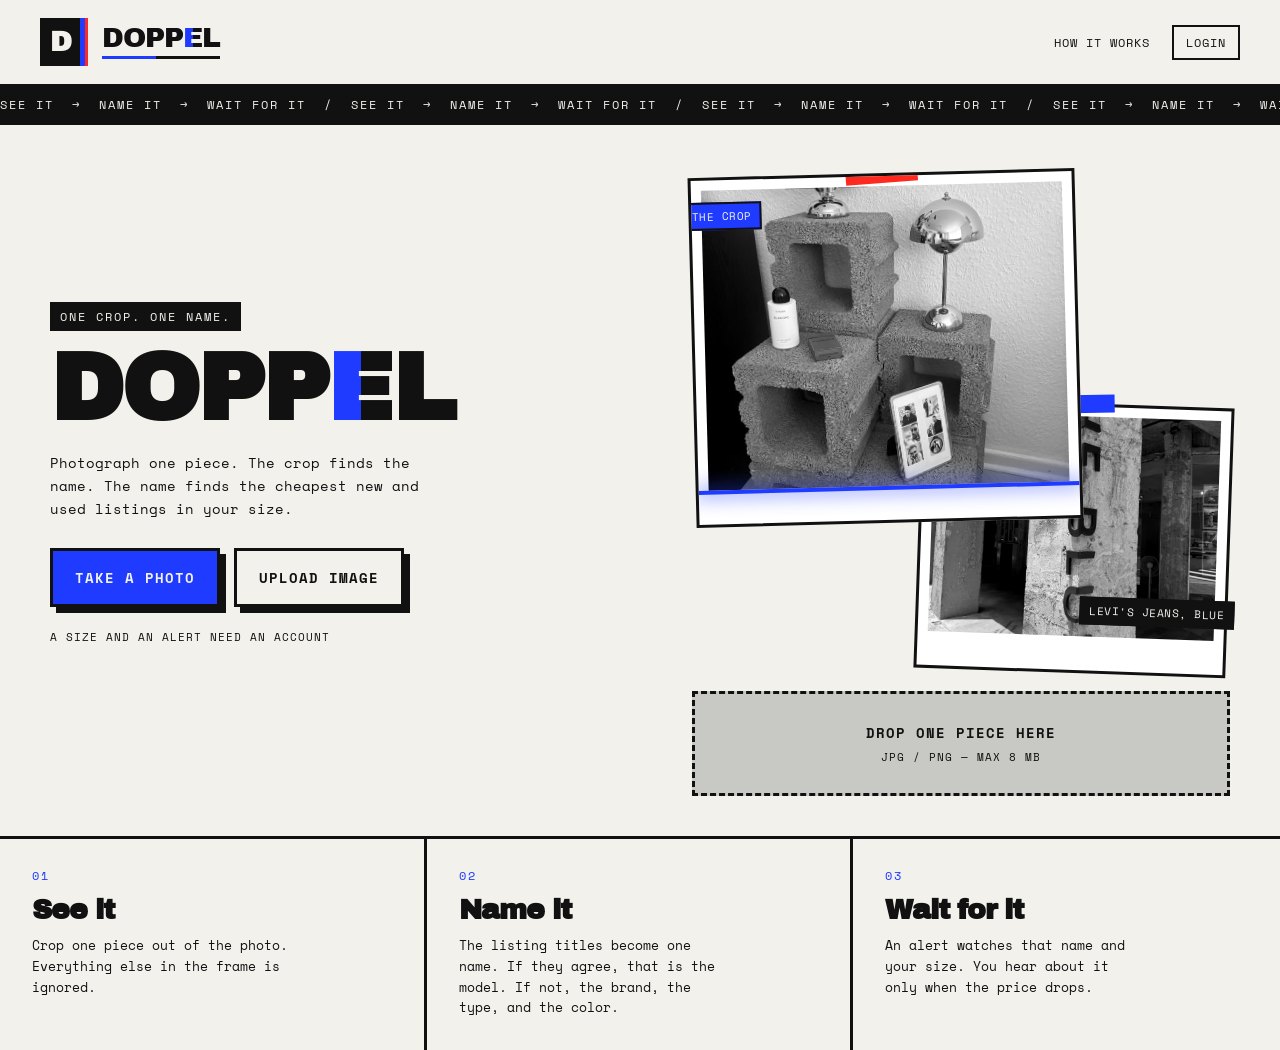
==== frontend/index.html @ 1208faae "Frontned kodovi" ====
<!DOCTYPE html>
<html lang="en">
<head>
  <meta charset="utf-8">
  <meta name="viewport" content="width=device-width, initial-scale=1">
  <title>Doppel</title>
  <link rel="preconnect" href="https://fonts.googleapis.com">
  <link rel="preconnect" href="https://fonts.gstatic.com" crossorigin>
  <link href="https://fonts.googleapis.com/css2?family=Archivo+Black&family=Space+Mono:wght@400;700&display=swap" rel="stylesheet">
  <link rel="stylesheet" href="styles.css">
</head>
<body data-page="home">
  <header>
    <a class="brand" href="index.html">
      <span class="mark" aria-hidden="true"><b>D</b><span class="stripes"><i></i><i></i></span></span>
      <span>
        <span class="word">DOPP<em>E</em>L</span>
        <span class="rule"></span>
      </span>
    </a>
    <nav>
      <a href="#how">How it works</a>
      <a class="login" data-account href="login.html">Login</a>
    </nav>
  </header>

  <div class="marquee" aria-hidden="true"><span>SEE IT &nbsp;→&nbsp; NAME IT &nbsp;→&nbsp; WAIT FOR IT &nbsp;/&nbsp; SEE IT &nbsp;→&nbsp; NAME IT &nbsp;→&nbsp; WAIT FOR IT &nbsp;/&nbsp; SEE IT &nbsp;→&nbsp; NAME IT &nbsp;→&nbsp; WAIT FOR IT &nbsp;/&nbsp; SEE IT &nbsp;→&nbsp; NAME IT &nbsp;→&nbsp; WAIT FOR IT &nbsp;/&nbsp;</span></div>

  <section class="hero">
    <div>
      <div class="kicker">ONE CROP. ONE NAME.</div>
      <h1>DOPP<em>E</em>L</h1>
      <p class="sub">Photograph one piece. The crop finds the name. The name finds the cheapest new and used listings in your size.</p>
      <div class="actions">
        <button class="btn primary" id="shoot" type="button">Take a photo</button>
        <button class="btn" id="pick" type="button">Upload image</button>
      </div>
      <p class="note" data-note>A SIZE AND AN ALERT NEED AN ACCOUNT</p>
      <p class="note" data-status></p>
    </div>

    <div class="stage">
      <div class="stack">
        <figure class="polaroid p1 scan">
          <div class="tape"></div>
          <img src="img/crop.jpg" alt="A photographed piece, cropped out of the scene">
          <div class="tag">THE CROP</div>
        </figure>
        <figure class="polaroid p2">
          <div class="tape blue"></div>
          <img src="img/letters.jpg" alt="">
          <div class="tag dark">LEVI'S JEANS, BLUE</div>
        </figure>
      </div>
      <label class="drop">
        <strong>DROP ONE PIECE HERE</strong>
        <span>JPG / PNG — MAX 8 MB</span>
        <input id="file" type="file" accept="image/jpeg,image/png,image/webp">
      </label>
    </div>
  </section>

  <section class="steps" id="how">
    <article class="step">
      <small>01</small>
      <h2>See it</h2>
      <p>Crop one piece out of the photo. Everything else in the frame is ignored.</p>
    </article>
    <article class="step">
      <small>02</small>
      <h2>Name it</h2>
      <p>The listing titles become one name. If they agree, that is the model. If not, the brand, the type, and the color.</p>
    </article>
    <article class="step">
      <small>03</small>
      <h2>Wait for it</h2>
      <p>An alert watches that name and your size. You hear about it only when the price drops.</p>
    </article>
  </section>

  <section id="camera" class="camera" hidden>
    <header>
      <span class="word">DOPP<em>E</em>L</span>
      <button class="login" id="close-camera" type="button">Close</button>
    </header>
    <div class="view">
      <video id="video" playsinline autoplay muted></video>
    </div>
    <div class="shutter-row">
      <button id="shutter" type="button" aria-label="Take photo"></button>
    </div>
  </section>
  <script src="app.js"></script>
</body>
</html>
---- frontend/styles.css ----
:root {
  --paper: #f2f1ec;
  --ink: #111111;
  --cobalt: #1f3bff;
  --tape: #ff2a1f;
  --concrete: #c8c8c4;
  --line: 3px;
}

* { box-sizing: border-box; margin: 0; padding: 0; }

html { scroll-behavior: smooth; }

body {
  min-height: 100vh;
  background: var(--paper);
  color: var(--ink);
  font-family: "Archivo Black", "Arial Black", sans-serif;
  -webkit-font-smoothing: antialiased;
}

img { display: block; max-width: 100%; }

a { color: inherit; }

button, label.drop { font: inherit; }

.mono {
  font-family: "Space Mono", "Courier New", monospace;
  font-weight: 400;
}

header {
  display: flex;
  align-items: center;
  justify-content: space-between;
  gap: 24px;
  padding: 18px 40px;
  border-bottom: var(--line) solid var(--ink);
}

.brand {
  display: flex;
  align-items: center;
  gap: 14px;
  text-decoration: none;
}

.mark {
  display: flex;
  width: 48px;
  height: 48px;
  background: var(--ink);
  flex: none;
}

.mark b {
  flex: 1;
  display: grid;
  place-items: center;
  color: var(--paper);
  font-size: 28px;
  line-height: 1;
  letter-spacing: -1px;
}

.stripes { display: flex; width: 8px; }
.stripes i:first-child { flex: 1.4; background: var(--cobalt); }
.stripes i:last-child { flex: 0.7; background: var(--tape); }

.word {
  font-size: 28px;
  letter-spacing: -1px;
  line-height: 0.85;
}

.word em {
  font-style: normal;
  background: linear-gradient(90deg, var(--cobalt) 52%, var(--ink) 52%);
  -webkit-background-clip: text;
  background-clip: text;
  color: transparent;
}

.rule {
  display: block;
  height: 3px;
  margin-top: 6px;
  background: linear-gradient(90deg, var(--cobalt) 46%, var(--ink) 46%);
}

nav { display: flex; align-items: center; gap: 22px; }

nav a {
  font-family: "Space Mono", monospace;
  font-size: 12px;
  letter-spacing: 1px;
  text-decoration: none;
  text-transform: uppercase;
}

nav a:hover { color: var(--cobalt); }

.login {
  border: 2px solid var(--ink);
  padding: 7px 12px;
}

.login:hover { background: var(--ink); color: var(--paper); }

.marquee {
  overflow: hidden;
  white-space: nowrap;
  border-bottom: var(--line) solid var(--ink);
  background: var(--ink);
  color: var(--paper);
  font-family: "Space Mono", monospace;
  font-size: 12px;
  letter-spacing: 2px;
  padding: 9px 0;
}

.marquee.cobalt { background: var(--cobalt); border-color: var(--cobalt); }

.marquee span {
  display: inline-block;
  animation: mq 28s linear infinite;
}

@keyframes mq {
  from { transform: translateX(0); }
  to { transform: translateX(-50%); }
}

.hero {
  display: grid;
  grid-template-columns: minmax(0, 1.05fr) minmax(0, 0.95fr);
  gap: 48px;
  align-items: center;
  width: min(1180px, calc(100% - 80px));
  margin: 0 auto;
  padding: 48px 0 40px;
}

.kicker {
  display: inline-block;
  margin-bottom: 18px;
  padding: 6px 10px;
  background: var(--ink);
  color: var(--paper);
  font-family: "Space Mono", monospace;
  font-size: 12px;
  letter-spacing: 2px;
}

h1 {
  font-size: clamp(64px, 7.4vw, 108px);
  line-height: 0.84;
  letter-spacing: -3px;
}

h1 em {
  font-style: normal;
  background: linear-gradient(90deg, var(--cobalt) 52%, var(--ink) 52%);
  -webkit-background-clip: text;
  background-clip: text;
  color: transparent;
}

.sub {
  max-width: 42ch;
  margin: 22px 0 28px;
  font-family: "Space Mono", monospace;
  font-size: 14px;
  line-height: 1.65;
}

.actions { display: flex; flex-wrap: wrap; gap: 14px; }

.btn {
  display: inline-block;
  border: var(--line) solid var(--ink);
  background: var(--paper);
  box-shadow: 6px 6px 0 var(--ink);
  padding: 16px 22px;
  color: var(--ink);
  font-family: "Space Mono", monospace;
  font-size: 14px;
  font-weight: 700;
  letter-spacing: 1px;
  text-decoration: none;
  text-transform: uppercase;
  cursor: pointer;
  transition: transform 0.12s ease, box-shadow 0.12s ease;
}

.btn:hover { transform: translate(3px, 3px); box-shadow: 3px 3px 0 var(--ink); }
.btn:active { transform: translate(6px, 6px); box-shadow: 0 0 0 var(--ink); }
.btn.primary { background: var(--cobalt); color: var(--paper); }

.note {
  margin-top: 22px;
  font-family: "Space Mono", monospace;
  font-size: 11px;
  letter-spacing: 1px;
}

.stage { display: flex; flex-direction: column; gap: 18px; }

.stack { position: relative; height: 500px; }

.polaroid {
  position: absolute;
  background: #fff;
  border: var(--line) solid var(--ink);
  padding: 10px 10px 34px;
}

.polaroid img {
  width: 100%;
  height: 300px;
  object-fit: cover;
  filter: grayscale(1) contrast(1.05);
}

.p1 { width: 72%; top: 0; left: 0; z-index: 2; transform: rotate(-1.5deg); }
.p2 { width: 58%; right: 0; bottom: 0; z-index: 1; transform: rotate(2deg); }
.p2 img { height: 220px; }

.tape {
  position: absolute;
  top: -11px;
  left: 50%;
  width: 72px;
  height: 18px;
  background: var(--tape);
  transform: translateX(-50%) rotate(-3deg);
}

.tape.blue { background: var(--cobalt); }

.tag {
  position: absolute;
  top: 22px;
  left: -10px;
  border: 2px solid var(--ink);
  background: var(--cobalt);
  color: var(--paper);
  padding: 4px 8px;
  font-family: "Space Mono", monospace;
  font-size: 11px;
  letter-spacing: 0.5px;
}

.tag.dark { top: auto; bottom: 46px; left: auto; right: -10px; background: var(--ink); }

.scan { overflow: hidden; }
.scan::after {
  content: "";
  position: absolute;
  left: 0;
  right: 0;
  height: 4px;
  background: var(--cobalt);
  box-shadow: 0 0 18px 4px rgba(31, 59, 255, 0.45);
  animation: scan 3.2s cubic-bezier(0.6, 0, 0.4, 1) infinite;
}

@keyframes scan {
  0% { top: 0; }
  70% { top: 100%; }
  100% { top: 100%; }
}

.drop {
  display: block;
  border: var(--line) dashed var(--ink);
  background: var(--concrete);
  padding: 28px 16px;
  text-align: center;
  cursor: pointer;
}

.drop:hover { background: #d8d8d4; }
.drop strong { display: block; font-family: "Space Mono", monospace; font-size: 14px; letter-spacing: 1px; }
.drop span { display: block; margin-top: 6px; font-family: "Space Mono", monospace; font-size: 11px; letter-spacing: 1px; }
.drop input { display: none; }

.steps {
  display: grid;
  grid-template-columns: repeat(3, 1fr);
  border-top: var(--line) solid var(--ink);
}

.step {
  padding: 28px 32px 32px;
  border-right: var(--line) solid var(--ink);
}

.step:last-child { border-right: 0; }

.step small {
  display: block;
  margin-bottom: 10px;
  color: var(--cobalt);
  font-family: "Space Mono", monospace;
  font-size: 12px;
  letter-spacing: 2px;
}

.step h2 { font-size: 28px; letter-spacing: -1px; margin-bottom: 10px; }

.step p {
  max-width: 32ch;
  font-family: "Space Mono", monospace;
  font-size: 13px;
  line-height: 1.6;
}

.page { padding: 36px 40px 48px; }

.page-head {
  display: flex;
  justify-content: space-between;
  align-items: flex-end;
  gap: 24px;
  margin-bottom: 32px;
}

h2.found {
  font-size: clamp(40px, 6vw, 72px);
  letter-spacing: -2px;
  line-height: 0.9;
}

.meta {
  margin-top: 12px;
  font-family: "Space Mono", monospace;
  font-size: 13px;
  letter-spacing: 1px;
}

.meta b { color: var(--cobalt); }

.query {
  display: grid;
  grid-template-columns: 280px minmax(0, 520px);
  gap: 28px;
  align-items: start;
  margin-bottom: 36px;
}

.qimg {
  position: relative;
  border: var(--line) solid var(--ink);
  background: #fff;
  padding: 10px 10px 28px;
}

.qimg img { width: 100%; height: 260px; object-fit: cover; filter: grayscale(1) contrast(1.05); }

.readout {
  border: var(--line) solid var(--ink);
  background: #fff;
  padding: 28px 28px 24px;
  font-family: "Space Mono", monospace;
  font-size: 15px;
  line-height: 2;
}

.readout em {
  background: var(--cobalt);
  color: #fff;
  font-style: normal;
  padding: 0 6px;
}

.lists {
  display: grid;
  grid-template-columns: 1fr 1fr;
  gap: 28px;
}

.list-head {
  display: flex;
  justify-content: space-between;
  align-items: baseline;
  margin-bottom: 14px;
  padding-bottom: 8px;
  border-bottom: var(--line) solid var(--ink);
}

.list-head h3 { font-size: 28px; letter-spacing: -1px; }
.list-head span { font-family: "Space Mono", monospace; font-size: 12px; letter-spacing: 1px; }

.card {
  display: grid;
  grid-template-columns: 112px 1fr;
  gap: 14px;
  align-items: center;
  margin-bottom: 12px;
  border: var(--line) solid var(--ink);
  background: #fff;
  padding: 10px;
}

.card img { width: 112px; height: 112px; object-fit: cover; filter: grayscale(1); }

.card .who { font-size: 16px; letter-spacing: -0.4px; line-height: 1.15; }
.card .size { margin-top: 6px; font-family: "Space Mono", monospace; font-size: 12px; }

.price {
  display: inline-block;
  margin-top: 8px;
  border: 2px solid var(--ink);
  background: var(--cobalt);
  color: var(--paper);
  padding: 2px 8px;
  font-family: "Space Mono", monospace;
  font-size: 13px;
  font-weight: 700;
}

.card:hover { transform: translate(-3px, -3px); box-shadow: 5px 5px 0 var(--ink); }

.card.line { grid-template-columns: 1fr; }

.lists .size {
  font-family: "Space Mono", monospace;
  font-size: 13px;
}

button.btn { appearance: none; }

.auth {
  width: min(520px, calc(100% - 48px));
  margin: 56px auto 80px;
}

.auth h1 { font-size: clamp(56px, 8vw, 84px); margin-bottom: 8px; }

.field {
  display: block;
  margin-top: 22px;
  font-family: "Space Mono", monospace;
  font-size: 11px;
  letter-spacing: 1px;
  text-transform: uppercase;
}

.field input {
  display: block;
  width: 100%;
  margin-top: 8px;
  border: 0;
  border-bottom: var(--line) solid var(--ink);
  border-radius: 0;
  background: transparent;
  padding: 10px 0 8px;
  color: var(--ink);
  font-family: "Space Mono", monospace;
  font-size: 16px;
  text-transform: none;
  letter-spacing: 0;
}

.field input:focus { outline: none; border-bottom-color: var(--cobalt); }

.split { display: grid; grid-template-columns: 1fr 1fr; gap: 24px; }

.auth .btn { width: 100%; margin-top: 28px; text-align: center; }

.auth .note a { color: var(--cobalt); }

.error {
  min-height: 1.4em;
  margin-top: 14px;
  color: var(--tape);
  font-family: "Space Mono", monospace;
  font-size: 13px;
}

.camera {
  position: fixed;
  inset: 0;
  z-index: 5;
  display: flex;
  flex-direction: column;
  background: var(--paper);
}

.camera[hidden] { display: none; }

.view {
  flex: 1;
  margin: 16px 40px;
  border: var(--line) solid var(--ink);
  background: var(--ink);
  overflow: hidden;
}

.view video { width: 100%; height: 100%; object-fit: cover; }

.shutter-row {
  display: flex;
  justify-content: center;
  padding: 8px 0 28px;
}

#shutter {
  width: 68px;
  height: 68px;
  border: var(--line) solid var(--ink);
  border-radius: 50%;
  background: var(--ink);
  cursor: pointer;
}

#shutter:hover { background: var(--cobalt); }

button.login {
  background: transparent;
  font-family: "Space Mono", monospace;
  font-size: 12px;
  letter-spacing: 1px;
  text-transform: uppercase;
  cursor: pointer;
}

body.is-busy { cursor: progress; }

@media (max-width: 980px) {
  header, .page { padding-left: 20px; padding-right: 20px; }
  .hero { width: min(100% - 40px, 1180px); padding-top: 32px; }
  .hero, .query, .lists, .steps { grid-template-columns: 1fr; }
  .step { border-right: 0; border-bottom: var(--line) solid var(--ink); }
  .stack { height: 420px; }
  nav a:not(.login) { display: none; }
  h1 { font-size: 64px; }
}

@media (prefers-reduced-motion: reduce) {
  .marquee span, .scan::after { animation: none; }
  .btn, .card { transition: none; }
}
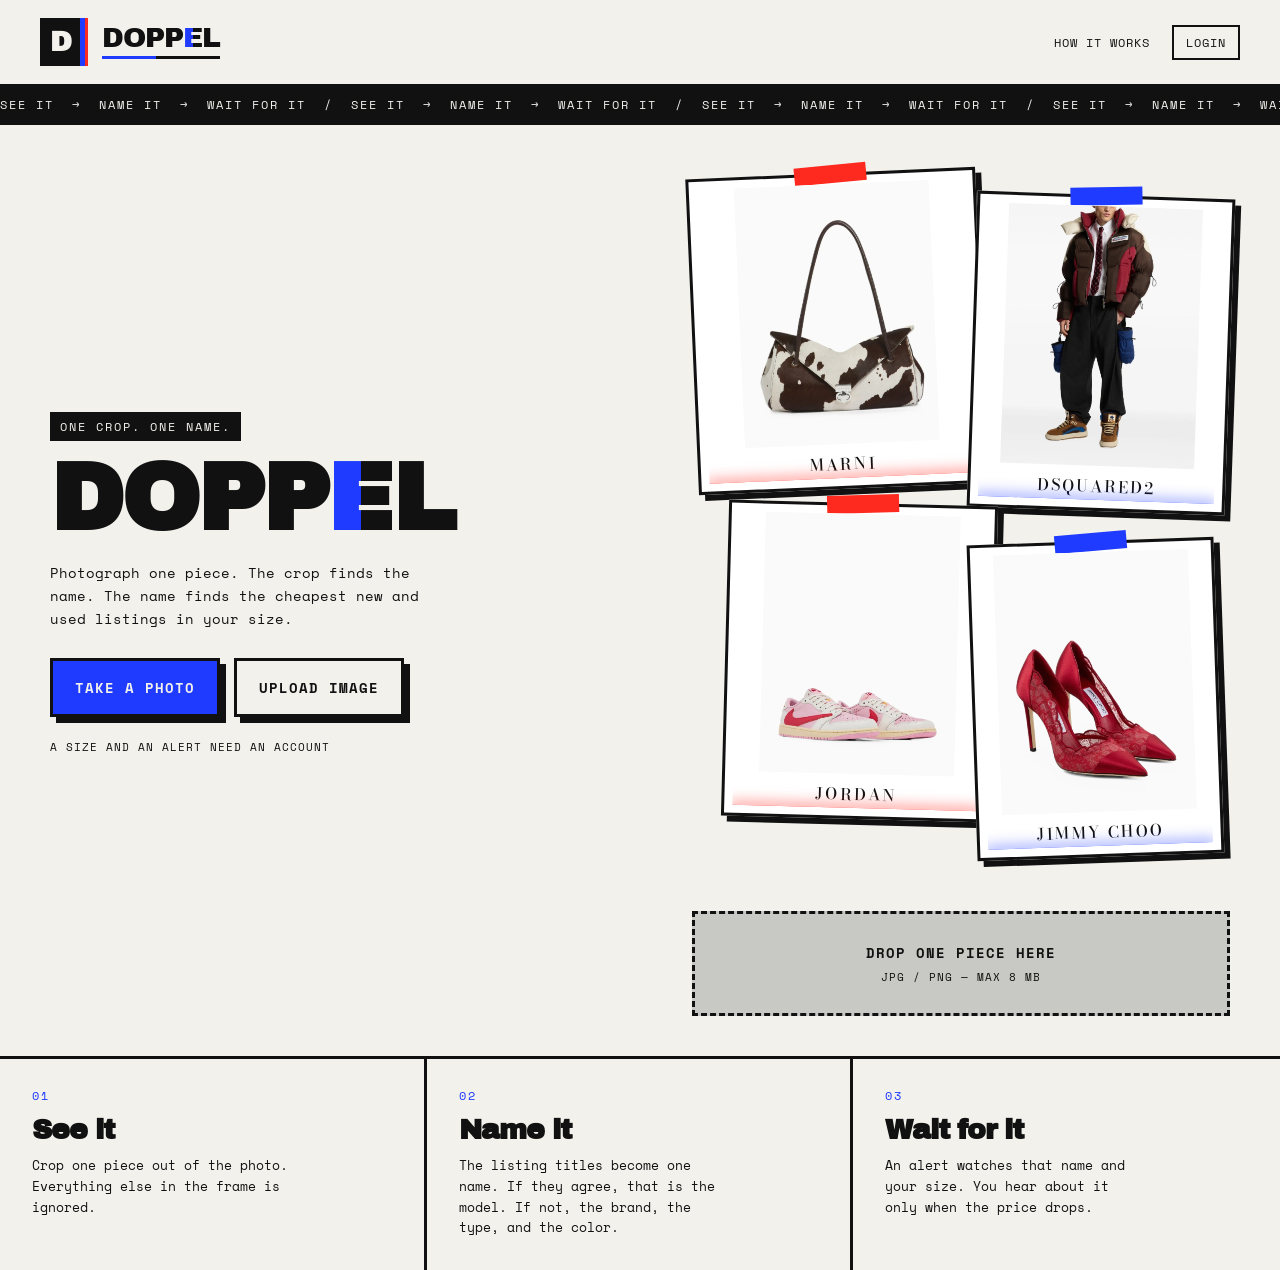
==== commit 55605d7d: "Sliki za frontend i prilagoduvanje za hostiranje" ====
--- a/frontend/index.html
+++ b/frontend/index.html
@@ -6,7 +6,7 @@
   <title>Doppel</title>
   <link rel="preconnect" href="https://fonts.googleapis.com">
   <link rel="preconnect" href="https://fonts.gstatic.com" crossorigin>
-  <link href="https://fonts.googleapis.com/css2?family=Archivo+Black&family=Space+Mono:wght@400;700&display=swap" rel="stylesheet">
+  <link href="https://fonts.googleapis.com/css2?family=Archivo+Black&family=Bodoni+Moda:opsz,wght@6..96,500&family=Space+Mono:wght@400;700&display=swap" rel="stylesheet">
   <link rel="stylesheet" href="styles.css">
 </head>
 <body data-page="home">
@@ -41,15 +41,33 @@
 
     <div class="stage">
       <div class="stack">
-        <figure class="polaroid p1 scan">
+        <figure class="polaroid p1">
           <div class="tape"></div>
-          <img src="img/crop.jpg" alt="A photographed piece, cropped out of the scene">
-          <div class="tag">THE CROP</div>
+          <div class="frame scan red">
+            <img src="img/marni.webp" alt="Marni white and brown cow-print ponyhair e/w shoulder bag">
+            <figcaption>Marni</figcaption>
+          </div>
         </figure>
         <figure class="polaroid p2">
           <div class="tape blue"></div>
-          <img src="img/letters.jpg" alt="">
-          <div class="tag dark">LEVI'S JEANS, BLUE</div>
+          <div class="frame scan blue">
+            <img src="img/dsquared2.webp" alt="DSQUARED2 drawstring down jacket">
+            <figcaption>Dsquared2</figcaption>
+          </div>
+        </figure>
+        <figure class="polaroid p3">
+          <div class="tape"></div>
+          <div class="frame scan red">
+            <img src="img/jordan.webp" alt="Jordan x Travis Scott Air Jordan 1 Low OG lace-up sneakers">
+            <figcaption>Jordan</figcaption>
+          </div>
+        </figure>
+        <figure class="polaroid p4">
+          <div class="tape blue"></div>
+          <div class="frame scan blue">
+            <img src="img/jimmy-choo.webp" alt="Jimmy Choo Brigitte lace-panel pumps">
+            <figcaption>Jimmy Choo</figcaption>
+          </div>
         </figure>
       </div>
       <label class="drop">
--- a/frontend/styles.css
+++ b/frontend/styles.css
@@ -207,25 +207,70 @@
 
 .stage { display: flex; flex-direction: column; gap: 18px; }
 
-.stack { position: relative; height: 500px; }
+.stack { position: relative; height: 720px; }
 
 .polaroid {
   position: absolute;
   background: #fff;
   border: var(--line) solid var(--ink);
-  padding: 10px 10px 34px;
-}
-
-.polaroid img {
+  padding: 8px;
+  box-shadow: 6px 6px 0 var(--ink);
+}
+
+.frame {
+  position: relative;
+  overflow: hidden;
+  background: #fff;
+}
+
+.frame img {
+  display: block;
   width: 100%;
-  height: 300px;
-  object-fit: cover;
-  filter: grayscale(1) contrast(1.05);
-}
-
-.p1 { width: 72%; top: 0; left: 0; z-index: 2; transform: rotate(-1.5deg); }
-.p2 { width: 58%; right: 0; bottom: 0; z-index: 1; transform: rotate(2deg); }
-.p2 img { height: 220px; }
+  height: 260px;
+  object-fit: contain;
+  background: #fff;
+}
+
+.frame.scan::after {
+  content: "";
+  position: absolute;
+  left: 0;
+  right: 0;
+  height: 3px;
+  animation: scan 2.8s cubic-bezier(0.6, 0, 0.4, 1) infinite;
+  pointer-events: none;
+}
+
+.frame.scan.red::after {
+  background: var(--tape);
+  box-shadow: 0 0 14px 3px rgba(255, 42, 31, 0.55);
+}
+
+.frame.scan.blue::after {
+  background: var(--cobalt);
+  box-shadow: 0 0 14px 3px rgba(31, 59, 255, 0.5);
+}
+
+.p2 .frame.scan::after { animation-delay: 0.7s; }
+.p3 .frame.scan::after { animation-delay: 1.4s; }
+.p4 .frame.scan::after { animation-delay: 2.1s; }
+
+.polaroid figcaption {
+  display: block;
+  padding: 12px 4px 6px;
+  font-family: "Bodoni Moda", Didot, "Bodoni MT", serif;
+  font-weight: 500;
+  font-size: 16px;
+  letter-spacing: 0.14em;
+  text-transform: uppercase;
+  text-align: center;
+  line-height: 1;
+}
+
+.p1 { width: 54%; top: 0; left: 0; z-index: 1; transform: rotate(-2.5deg); }
+.p2 { width: 48%; top: 22px; right: 0; z-index: 2; transform: rotate(2deg); }
+.p3 { width: 50%; top: 330px; left: 6%; z-index: 3; transform: rotate(1.5deg); }
+.p4 { width: 46%; top: 368px; right: 2%; z-index: 4; transform: rotate(-2deg); }
 
 .tape {
   position: absolute;
@@ -254,18 +299,6 @@
 
 .tag.dark { top: auto; bottom: 46px; left: auto; right: -10px; background: var(--ink); }
 
-.scan { overflow: hidden; }
-.scan::after {
-  content: "";
-  position: absolute;
-  left: 0;
-  right: 0;
-  height: 4px;
-  background: var(--cobalt);
-  box-shadow: 0 0 18px 4px rgba(31, 59, 255, 0.45);
-  animation: scan 3.2s cubic-bezier(0.6, 0, 0.4, 1) infinite;
-}
-
 @keyframes scan {
   0% { top: 0; }
   70% { top: 100%; }
@@ -529,12 +562,15 @@
 
 body.is-busy { cursor: progress; }
 
-@media (max-width: 980px) {
+@media (max-width: 1100px) {
   header, .page { padding-left: 20px; padding-right: 20px; }
-  .hero { width: min(100% - 40px, 1180px); padding-top: 32px; }
-  .hero, .query, .lists, .steps { grid-template-columns: 1fr; }
+  .hero { width: min(100% - 32px, 720px); padding-top: 32px; }
+  .hero, .query, .lists, .steps, .page-head { grid-template-columns: 1fr; }
+  .page-head { display: grid; }
   .step { border-right: 0; border-bottom: var(--line) solid var(--ink); }
-  .stack { height: 420px; }
+  .stack { height: 780px; }
+  .p3 { top: 360px; }
+  .p4 { top: 400px; }
   nav a:not(.login) { display: none; }
   h1 { font-size: 64px; }
 }
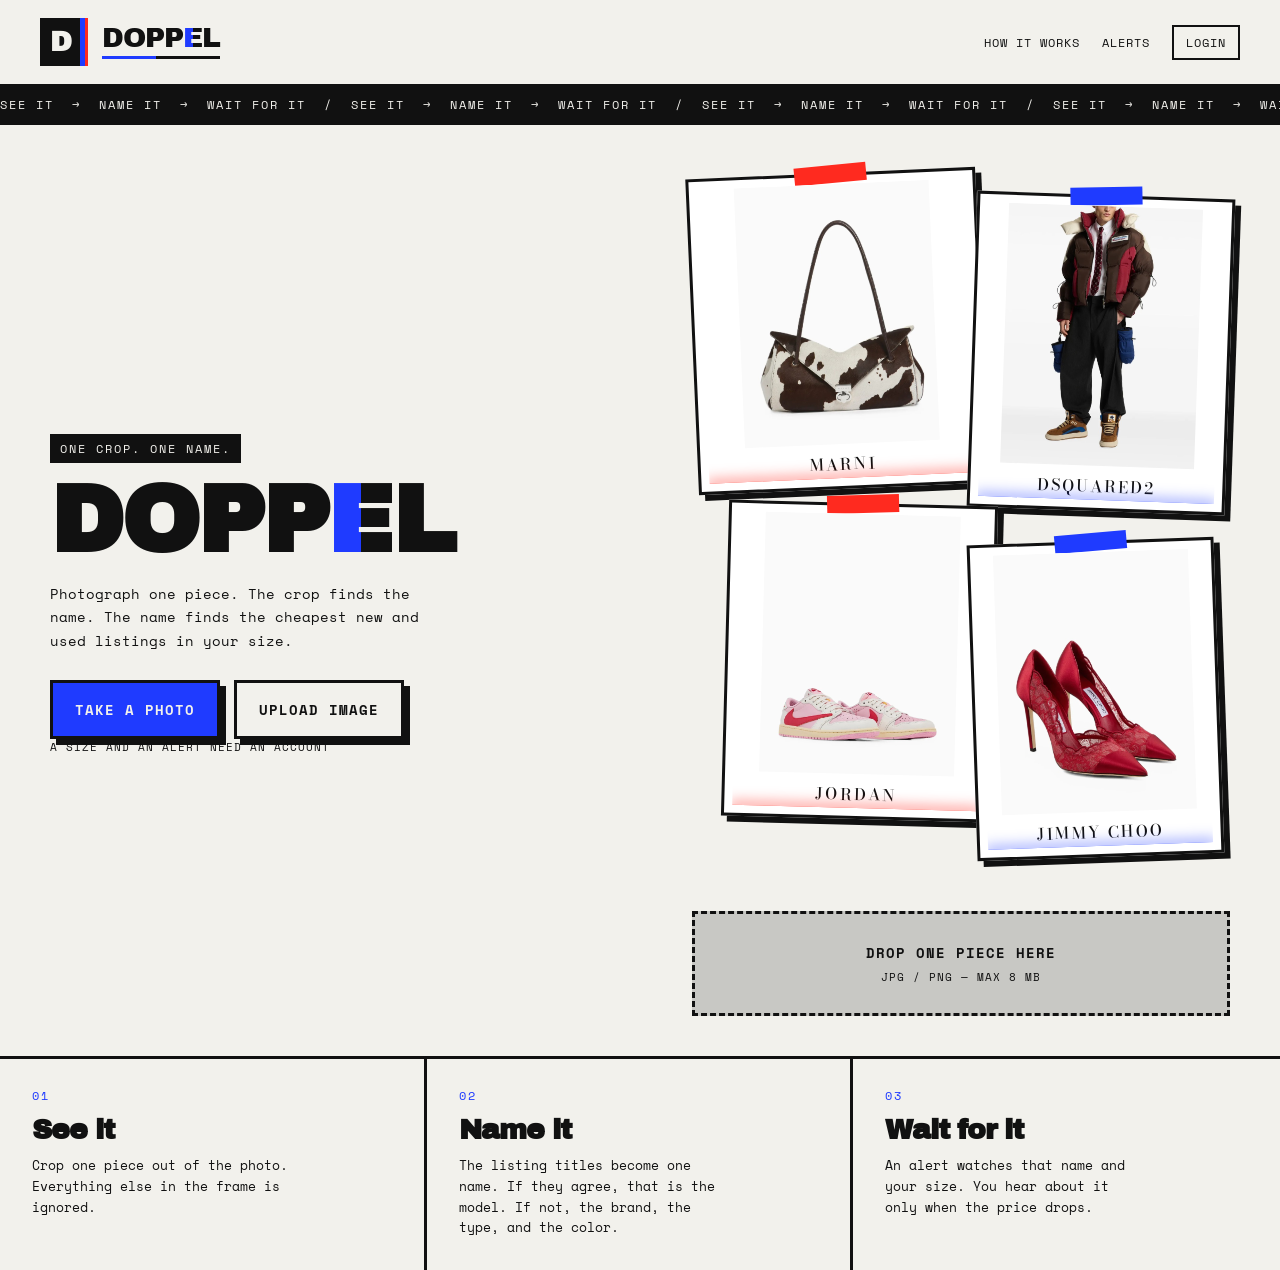
==== commit f92a5292: "Alerts" ====
--- a/frontend/index.html
+++ b/frontend/index.html
@@ -20,6 +20,7 @@
     </a>
     <nav>
       <a href="#how">How it works</a>
+      <a href = "alerts.html"> Alerts </a>
       <a class="login" data-account href="login.html">Login</a>
     </nav>
   </header>
--- a/frontend/styles.css
+++ b/frontend/styles.css
@@ -199,11 +199,25 @@
 .btn.primary { background: var(--cobalt); color: var(--paper); }
 
 .note {
-  margin-top: 22px;
+  margin-top: 0;
   font-family: "Space Mono", monospace;
   font-size: 11px;
   letter-spacing: 1px;
-}
+  line-height: 1.5;
+}
+
+.ask {
+  display: flex;
+  flex-wrap: wrap;
+  align-items: center;
+  gap: 16px 20px;
+  margin: 4px 0 36px;
+}
+
+.ask .btn { margin: 6px 6px 0 0; }
+
+.ask:has(#similar[hidden]) .note:empty { display: none; }
+.ask:has(#similar[hidden]):not(:has(.note:not(:empty))) { display: none; }
 
 .stage { display: flex; flex-direction: column; gap: 18px; }
 
@@ -390,7 +404,7 @@
   padding: 10px 10px 28px;
 }
 
-.qimg img { width: 100%; height: 260px; object-fit: cover; filter: grayscale(1) contrast(1.05); }
+.qimg img { width: 100%; height: 320px; object-fit: contain; background: #fff; }
 
 .readout {
   border: var(--line) solid var(--ink);
@@ -414,10 +428,14 @@
   gap: 28px;
 }
 
+#similar-section { margin-top: 28px; }
+
 .list-head {
   display: flex;
   justify-content: space-between;
   align-items: baseline;
+  flex-wrap: wrap;
+  gap: 6px 16px;
   margin-bottom: 14px;
   padding-bottom: 8px;
   border-bottom: var(--line) solid var(--ink);
@@ -426,9 +444,14 @@
 .list-head h3 { font-size: 28px; letter-spacing: -1px; }
 .list-head span { font-family: "Space Mono", monospace; font-size: 12px; letter-spacing: 1px; }
 
+#piece-name {
+  font-size: clamp(28px, 4vw, 48px);
+  line-height: 0.95;
+}
+
 .card {
   display: grid;
-  grid-template-columns: 112px 1fr;
+  grid-template-columns: 132px minmax(0, 1fr);
   gap: 14px;
   align-items: center;
   margin-bottom: 12px;
@@ -437,10 +460,22 @@
   padding: 10px;
 }
 
-.card img { width: 112px; height: 112px; object-fit: cover; filter: grayscale(1); }
-
-.card .who { font-size: 16px; letter-spacing: -0.4px; line-height: 1.15; }
+.card img { width: 132px; height: 132px; object-fit: contain; background: var(--paper); }
+
+.card .who {
+  margin-top: 8px;
+  font-size: 15px;
+  letter-spacing: -0.3px;
+  line-height: 1.25;
+  overflow-wrap: anywhere;
+  display: -webkit-box;
+  -webkit-line-clamp: 3;
+  -webkit-box-orient: vertical;
+  overflow: hidden;
+}
 .card .size { margin-top: 6px; font-family: "Space Mono", monospace; font-size: 12px; }
+a.card { color: inherit; text-decoration: none; }
+a.card .size { text-decoration: underline; text-underline-offset: 3px; }
 
 .price {
   display: inline-block;
@@ -455,8 +490,6 @@
 }
 
 .card:hover { transform: translate(-3px, -3px); box-shadow: 5px 5px 0 var(--ink); }
-
-.card.line { grid-template-columns: 1fr; }
 
 .lists .size {
   font-family: "Space Mono", monospace;
@@ -566,7 +599,9 @@
   header, .page { padding-left: 20px; padding-right: 20px; }
   .hero { width: min(100% - 32px, 720px); padding-top: 32px; }
   .hero, .query, .lists, .steps, .page-head { grid-template-columns: 1fr; }
-  .page-head { display: grid; }
+  .page-head { display: grid; align-items: start; }
+  .page-head .btn { justify-self: start; }
+  .query { margin-bottom: 24px; }
   .step { border-right: 0; border-bottom: var(--line) solid var(--ink); }
   .stack { height: 780px; }
   .p3 { top: 360px; }
@@ -575,7 +610,35 @@
   h1 { font-size: 64px; }
 }
 
+@media (max-width: 720px) {
+  header, .page { padding-left: 16px; padding-right: 16px; }
+  .page { padding-top: 24px; }
+  h2.found { font-size: clamp(32px, 12vw, 48px); }
+  .query, .lists { grid-template-columns: 1fr; gap: 18px; }
+  .qimg img { height: 240px; }
+  .readout { padding: 18px 16px; font-size: 13px; line-height: 1.7; overflow-wrap: anywhere; }
+  .ask { flex-direction: column; align-items: stretch; margin-bottom: 28px; }
+  .ask .btn { width: 100%; text-align: center; margin: 0; }
+  .page-head .btn { width: 100%; text-align: center; }
+  .card { grid-template-columns: 96px minmax(0, 1fr); }
+  .card img { width: 96px; height: 96px; }
+}
+
 @media (prefers-reduced-motion: reduce) {
   .marquee span, .scan::after { animation: none; }
   .btn, .card { transition: none; }
 }
+
+.alerts { display: grid; gap: 12px; max-width: 760px; margin-top: 28px; }
+.alert {
+  display: flex;
+  justify-content: space-between;
+  align-items: flex-end;
+  gap: 16px;
+  border: var(--line) solid var(--ink);
+  background: #fff;
+  padding: 16px 18px;
+}
+.alert .who { font-size: 22px; letter-spacing: -0.4px; line-height: 1.15; }
+.alert .size { margin-top: 8px; font-family: "Space Mono", monospace; font-size: 12px; letter-spacing: 1px; }
+.alert .fell { color: var(--tape); }
